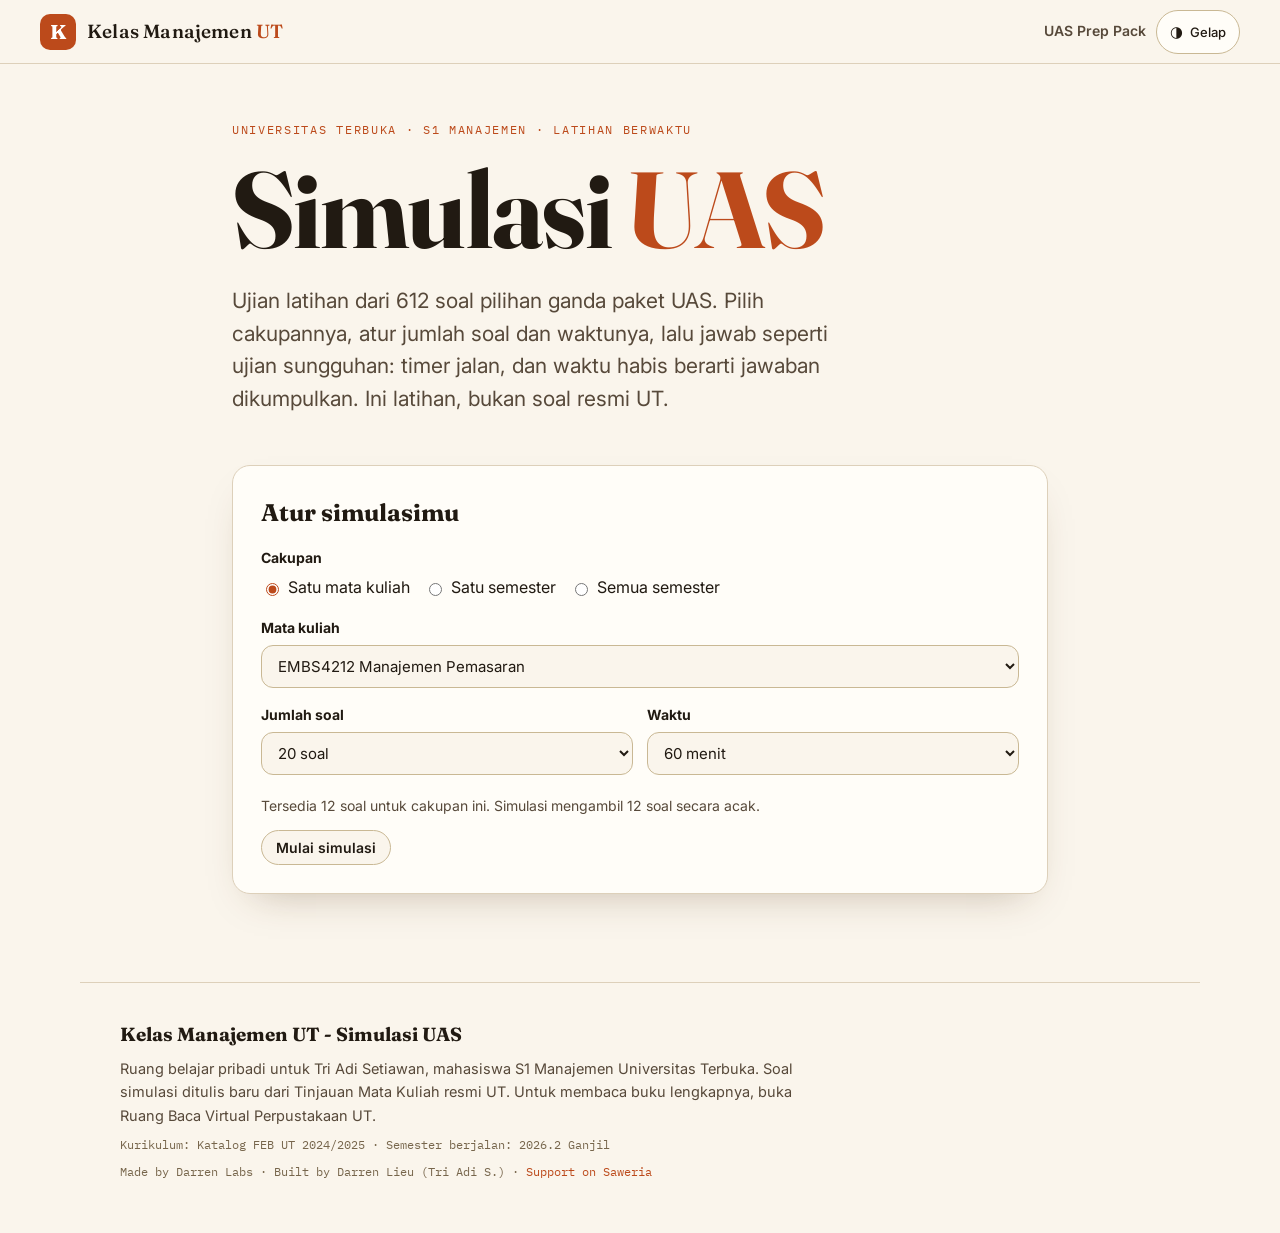
==== uas/sim.html @ 1b707800 "UAS Prep Pack: all 8 semesters (51 courses, 612 MCQs) + timed UAS simulation - Hub uas/uas.html now " ====
<!DOCTYPE html>
<html lang="id" data-theme="light">
<head>
<meta charset="UTF-8">
<meta name="viewport" content="width=device-width, initial-scale=1.0, viewport-fit=cover">
<meta name="theme-color" content="#faf5ec">
<title>Simulasi UAS - Kelas Manajemen UT</title>
<meta name="description" content="Simulasi UAS berwaktu untuk S1 Manajemen Universitas Terbuka: pilih satu mata kuliah, satu semester, atau semua semester, jawab dengan timer, lalu lihat skor dan pembahasan tiap soal.">
<link rel="preconnect" href="https://fonts.googleapis.com">
<link rel="preconnect" href="https://fonts.gstatic.com" crossorigin>
<link href="https://fonts.googleapis.com/css2?family=Fraunces:opsz,wght@9..144,400;9..144,560;9..144,700&family=Inter:wght@400;500;600;700&family=IBM+Plex+Mono:wght@400;500&display=swap" rel="stylesheet">
<link rel="stylesheet" href="../styles.css?v=213">
<link rel="stylesheet" href="uas.css">
</head>
<body>

<header class="topbar">
  <a class="brand" href="../" aria-label="Kelas Manajemen UT, kembali ke peta semester">
    <span class="brand-mark" aria-hidden="true">K</span>
    <span class="brand-name">Kelas Manajemen <em>UT</em></span>
  </a>
  <div class="topbar-actions">
    <a class="uas-top-link" href="uas.html">UAS Prep Pack</a>
    <button id="themeToggle" class="theme-toggle" type="button" aria-label="Ganti mode gelap atau terang">
      <span class="theme-toggle-icon" aria-hidden="true">&#9681;</span>
      <span class="theme-toggle-label">Gelap</span>
    </button>
  </div>
</header>

<main class="uas-wrap">
  <section class="uas-hero">
    <p class="hero-eyebrow">Universitas Terbuka &middot; S1 Manajemen &middot; Latihan berwaktu</p>
    <h1 class="hero-title">Simulasi <span class="hero-title-accent">UAS</span></h1>
    <p class="hero-tagline">Ujian latihan dari 612 soal pilihan ganda paket UAS. Pilih cakupannya, atur jumlah soal dan waktunya, lalu jawab seperti ujian sungguhan: timer jalan, dan waktu habis berarti jawaban dikumpulkan. Ini latihan, bukan soal resmi UT.</p>
  </section>

  <section class="sim-card" id="simSetup" aria-label="Atur simulasi">
    <h2>Atur simulasimu</h2>
    <div class="sim-field">
      <span class="sim-label">Cakupan</span>
      <div class="sim-scope" role="group" aria-label="Cakupan simulasi">
        <label><input type="radio" name="scope" value="course" checked> Satu mata kuliah</label>
        <label><input type="radio" name="scope" value="semester"> Satu semester</label>
        <label><input type="radio" name="scope" value="all"> Semua semester</label>
      </div>
    </div>
    <div class="sim-field" id="fieldCourse">
      <label class="sim-label" for="simCourse">Mata kuliah</label>
      <select id="simCourse" class="sim-select"></select>
    </div>
    <div class="sim-field" id="fieldSemester" hidden>
      <label class="sim-label" for="simSemester">Semester</label>
      <select id="simSemester" class="sim-select"></select>
    </div>
    <div class="sim-field-row">
      <div class="sim-field">
        <label class="sim-label" for="simCount">Jumlah soal</label>
        <select id="simCount" class="sim-select">
          <option value="10">10 soal</option>
          <option value="20" selected>20 soal</option>
          <option value="30">30 soal</option>
        </select>
      </div>
      <div class="sim-field">
        <label class="sim-label" for="simMinutes">Waktu</label>
        <select id="simMinutes" class="sim-select">
          <option value="30">30 menit</option>
          <option value="60" selected>60 menit</option>
          <option value="90">90 menit</option>
        </select>
      </div>
    </div>
    <p class="sim-note" id="simPoolNote"></p>
    <p class="sim-note" id="simBestNote"></p>
    <button type="button" class="uas-reveal sim-start" id="simStart">Mulai simulasi</button>
  </section>

  <section class="sim-card" id="simExam" hidden aria-label="Simulasi berjalan">
    <div class="sim-exam-head">
      <div>
        <p class="sim-exam-scope" id="simExamScope"></p>
        <p class="sim-exam-progress" id="simExamProgress"></p>
      </div>
      <p class="sim-timer" id="simTimer" role="timer" aria-live="off">60:00</p>
    </div>
    <div class="sim-palette" id="simPalette" aria-label="Daftar soal"></div>
    <article class="uas-q sim-q">
      <p class="uas-q-tag" id="simQTag"></p>
      <p class="uas-q-text" id="simQText"></p>
      <div class="uas-opts" id="simQOpts" role="group" aria-label="Pilihan jawaban"></div>
    </article>
    <div class="sim-nav">
      <button type="button" class="uas-reveal" id="simPrev">&larr; Sebelumnya</button>
      <button type="button" class="uas-reveal" id="simNext">Berikutnya &rarr;</button>
      <button type="button" class="uas-reveal sim-submit" id="simSubmit">Selesaikan simulasi</button>
    </div>
  </section>

  <section class="sim-card" id="simResult" hidden aria-label="Hasil simulasi">
    <h2>Hasil simulasi</h2>
    <p class="sim-scope-line" id="simResultScope"></p>
    <p class="sim-score"><span id="simScoreValue"></span><span class="sim-score-total" id="simScoreTotal"></span></p>
    <p class="sim-score-note" id="simScoreNote"></p>
    <div class="sim-actions">
      <button type="button" class="uas-reveal" id="simRetry">Ulangi dengan soal baru</button>
      <a class="uas-link" href="uas.html">Kembali ke UAS Prep Pack</a>
    </div>
    <h3>Pembahasan tiap soal</h3>
    <div id="simReview"></div>
  </section>
</main>

<footer class="footer">
  <p class="footer-title">Kelas Manajemen UT - Simulasi UAS</p>
  <p>Ruang belajar pribadi untuk Tri Adi Setiawan, mahasiswa S1 Manajemen Universitas Terbuka. Soal simulasi ditulis baru dari Tinjauan Mata Kuliah resmi UT. Untuk membaca buku lengkapnya, buka Ruang Baca Virtual Perpustakaan UT.</p>
  <p class="footer-meta">Kurikulum: Katalog FEB UT 2024/2025 &middot; Semester berjalan: 2026.2 Ganjil</p>
  <p class="footer-credit">Made by Darren Labs &middot; Built by Darren Lieu (Tri Adi S.) &middot; <a href="https://saweria.co/darren111" target="_blank" rel="noopener">Support on Saweria</a></p>
</footer>

<script src="uas-mcq.js"></script>
<script src="sim-app.js"></script>
</body>
</html>
---- styles.css ----
/* Kelas Manajemen UT v2: design system
   Bahasa desain sama dengan v1: warm paper editorial, satu aksen
   terracotta, Fraunces display + Inter body + IBM Plex Mono label.
   Baru di v2: gerbang gaya belajar, chip gaya, dan empat koreografi
   halaman mata kuliah (visual, auditori, baca, praktik). */

:root {
  color-scheme: light;
  --paper: #faf5ec;
  --paper-raised: #fffdf8;
  --paper-sunk: #f2ead9;
  --ink: #211a12;
  --ink-soft: #57493a;
  --ink-faint: #77664c;
  --line: #ddd0ba;
  --line-strong: #c9b894;
  --line-input: #9a7f57;
  --accent: #bc4a1b;
  --accent-fill: var(--accent);
  --accent-deep: #96400f;
  --accent-tint: #f7e3d3;
  --ok: #3d6b35;
  --shadow: 0 18px 40px -22px rgba(84, 52, 20, 0.35);
  --radius: 18px;
  --font-display: "Fraunces", Georgia, "Times New Roman", serif;
  --font-body: "Inter", system-ui, -apple-system, "Segoe UI", sans-serif;
  --font-mono: "IBM Plex Mono", ui-monospace, SFMono-Regular, monospace;
  --topbar-h: 64px;
}

[data-theme="dark"] {
  color-scheme: dark;
  --paper: #16120d;
  --paper-raised: #201a13;
  --paper-sunk: #241c14;
  --ink: #f2e9da;
  --ink-soft: #c9bba6;
  --ink-faint: #96876f;
  --line: #3a2f22;
  --line-strong: #54432e;
  --line-input: #776446;
  --accent: #e8793f;
  --accent-fill: #b34a16;
  --accent-deep: #f0955c;
  --accent-tint: #3a2317;
  --ok: #8fc97f;
  --shadow: 0 18px 40px -22px rgba(0, 0, 0, 0.7);
}

* { box-sizing: border-box; }

html { scroll-behavior: smooth; }

body {
  margin: 0;
  background: var(--paper);
  color: var(--ink);
  font-family: var(--font-body);
  font-size: 16px;
  line-height: 1.6;
  -webkit-font-smoothing: antialiased;
  transition: background 0.35s ease, color 0.35s ease;
}

body.gate-open { overflow: hidden; }

::selection { background: var(--accent-fill); color: #fff; }

button { font-family: inherit; }
:focus-visible { outline: 2px solid var(--accent); outline-offset: 2px; }

/* ---------- Top bar ---------- */
.topbar {
  position: sticky;
  top: 0;
  z-index: 40;
  min-height: var(--topbar-h);
  display: flex;
  align-items: center;
  justify-content: space-between;
  gap: 12px;
  padding: 8px clamp(14px, 4vw, 40px);
  background: color-mix(in srgb, var(--paper) 88%, transparent);
  backdrop-filter: blur(10px);
  -webkit-backdrop-filter: blur(10px);
  border-bottom: 1px solid var(--line);
}

.brand {
  display: inline-flex;
  align-items: center;
  gap: 11px;
  text-decoration: none;
  color: var(--ink);
  min-width: 0;
}

.brand-mark {
  display: grid;
  place-items: center;
  width: 36px;
  height: 36px;
  border-radius: 10px;
  background: var(--accent-fill);
  color: #fff;
  font-family: var(--font-display);
  font-weight: 700;
  font-size: 20px;
  line-height: 1;
  flex: none;
}

.brand-name {
  font-family: var(--font-display);
  font-weight: 560;
  font-size: 19px;
  letter-spacing: 0.01em;
  white-space: nowrap;
}

.brand-name em { color: var(--accent); font-style: normal; }

.topbar-actions { display: flex; align-items: center; gap: 10px; flex-wrap: wrap; justify-content: flex-end; }

.topbar-student {
  font-size: 12.5px;
  color: var(--ink-faint);
  font-family: var(--font-mono);
  white-space: nowrap;
}

.style-chip {
  display: inline-flex;
  align-items: center;
  min-height: 44px;
  gap: 8px;
  border: 1px solid var(--accent);
  background: var(--accent-tint);
  color: var(--accent-deep);
  border-radius: 999px;
  padding: 7px 13px;
  font: 600 13px var(--font-body);
  cursor: pointer;
  transition: transform 0.15s ease, background 0.2s ease;
}

.style-chip:hover { background: var(--paper-raised); }
.style-chip:active { transform: scale(0.97); }

.style-chip-dot {
  width: 9px;
  height: 9px;
  border-radius: 50%;
  background: var(--accent);
  flex: none;
}

.theme-toggle {
  display: inline-flex;
  align-items: center;
  min-height: 44px;
  gap: 7px;
  border: 1px solid var(--line-strong);
  background: var(--paper-raised);
  color: var(--ink);
  border-radius: 999px;
  padding: 7px 13px;
  font: 500 13px var(--font-body);
  cursor: pointer;
  transition: border-color 0.2s ease, transform 0.15s ease;
}

.theme-toggle:hover { border-color: var(--accent); }
.theme-toggle:active { transform: scale(0.97); }
.theme-toggle-icon { font-size: 15px; line-height: 1; }

/* ---------- Gerbang gaya belajar ---------- */
.gate {
  position: fixed;
  inset: 0;
  z-index: 90;
  overflow-y: auto;
  background: var(--paper);
  display: flex;
  align-items: flex-start;
  justify-content: center;
  padding: clamp(20px, 5vh, 56px) clamp(16px, 4vw, 40px) max(48px, env(safe-area-inset-bottom));
}

.gate[hidden] { display: none; }

.gate-inner { position: relative; width: 100%; max-width: 880px; }

.gate-close {
  position: absolute;
  top: -6px;
  right: 0;
  width: 44px;
  height: 44px;
  border-radius: 50%;
  border: 1px solid var(--line-strong);
  background: var(--paper-raised);
  color: var(--ink);
  font-size: 24px;
  line-height: 1;
  cursor: pointer;
}

.gate-close:hover { border-color: var(--accent); color: var(--accent); }

.gate-brand {
  display: inline-flex;
  align-items: center;
  gap: 11px;
  font-family: var(--font-display);
  font-weight: 560;
  font-size: 18px;
  margin: 0 0 26px;
}

.gate-title {
  font-family: var(--font-display);
  font-weight: 700;
  font-size: clamp(38px, 7.5vw, 64px);
  line-height: 1.02;
  letter-spacing: -0.015em;
  margin: 0 0 16px;
}

.gate-lede {
  font-size: clamp(16px, 2.2vw, 19px);
  line-height: 1.6;
  color: var(--ink-soft);
  max-width: 640px;
  margin: 0 0 34px;
}

.gate-grid {
  display: grid;
  grid-template-columns: repeat(2, 1fr);
  gap: 14px;
  margin-bottom: 26px;
}

.gate-card {
  text-align: left;
  border: 1px solid var(--line-input);
  background: var(--paper-raised);
  border-radius: var(--radius);
  padding: 22px 22px 20px;
  cursor: pointer;
  color: var(--ink);
  transition: border-color 0.2s ease, transform 0.15s ease, box-shadow 0.2s ease;
  display: block;
  width: 100%;
}

.gate-card:hover {
  border-color: var(--accent);
  transform: translateY(-2px);
  box-shadow: var(--shadow);
}

.gate-card:active { transform: scale(0.99); }

.gate-card.is-active { border-color: var(--accent); background: var(--accent-tint); }

.gate-card-glyph {
  display: grid;
  place-items: center;
  width: 48px;
  height: 48px;
  border-radius: 14px;
  background: var(--accent-fill);
  color: #fff;
  font-size: 24px;
  line-height: 1;
  margin-bottom: 14px;
}

.gate-card-name {
  display: block;
  font-family: var(--font-display);
  font-weight: 700;
  font-size: 24px;
  line-height: 1.15;
  margin-bottom: 6px;
}

.gate-card-tag {
  display: block;
  font-family: var(--font-mono);
  font-size: 11.5px;
  letter-spacing: 0.08em;
  text-transform: uppercase;
  color: var(--accent);
  margin-bottom: 8px;
}

.gate-card-desc { display: block; color: var(--ink-soft); font-size: 15px; line-height: 1.55; }

.gate-note { color: var(--ink-faint); font-size: 14px; margin: 0; }

/* ---------- Layout ---------- */
#app {
  max-width: 1120px;
  margin: 0 auto;
  padding: 0 clamp(16px, 4vw, 40px) 96px;
}

.view[hidden] { display: none; }

/* ---------- Hero ---------- */
.hero { padding: clamp(36px, 7vw, 84px) 0 8px; }

.hero-eyebrow {
  font-family: var(--font-mono);
  font-size: 12px;
  letter-spacing: 0.14em;
  text-transform: uppercase;
  color: var(--accent);
  margin: 0 0 18px;
}

.hero-title {
  font-family: var(--font-display);
  font-weight: 700;
  font-size: clamp(52px, 11vw, 108px);
  line-height: 0.98;
  letter-spacing: -0.015em;
  margin: 0 0 22px;
}

.hero-title-accent { color: var(--accent); }

.hero-tagline {
  font-size: clamp(17px, 2.4vw, 21px);
  line-height: 1.55;
  color: var(--ink-soft);
  max-width: 620px;
  margin: 0 0 18px;
}

.mode-line {
  max-width: 620px;
  margin: 0 0 40px;
  padding: 14px 18px;
  border-left: 4px solid var(--accent);
  background: var(--paper-raised);
  border-radius: 0 12px 12px 0;
  color: var(--ink);
  font-size: 15.5px;
  line-height: 1.6;
}

.mode-line:empty { display: none; }

.hero-stats {
  display: grid;
  grid-template-columns: repeat(3, 1fr);
  gap: 1px;
  background: var(--line);
  border: 1px solid var(--line);
  border-radius: var(--radius);
  overflow: hidden;
  margin-bottom: 28px;
}

.stat { background: var(--paper-raised); padding: 20px 22px; }

.stat-value {
  display: block;
  font-family: var(--font-display);
  font-weight: 560;
  font-size: clamp(22px, 3.4vw, 30px);
  line-height: 1.15;
}

.stat-of { font-size: 0.55em; color: var(--ink-faint); font-weight: 400; }

.stat-label {
  display: block;
  margin-top: 6px;
  font-size: 12.5px;
  letter-spacing: 0.04em;
  color: var(--ink-faint);
  text-transform: uppercase;
}

.hero-progress { margin-bottom: 40px; }

.progress-track {
  height: 8px;
  border-radius: 999px;
  background: var(--paper-sunk);
  border: 1px solid var(--line);
  overflow: hidden;
}

.progress-fill {
  height: 100%;
  width: 0;
  background: var(--accent);
  border-radius: 999px;
  transition: width 1.1s cubic-bezier(0.2, 0.7, 0.3, 1);
}

.progress-marks {
  display: flex;
  justify-content: space-between;
  margin-top: 8px;
  font-family: var(--font-mono);
  font-size: 12px;
  color: var(--ink-faint);
}

.progress-marks .mark-now { color: var(--accent); font-weight: 500; }

.progress-note { color: var(--ink-soft); max-width: 620px; margin: 12px 0 0; }

.hero-search { margin-bottom: 8px; }

.search-label {
  display: block;
  font-family: var(--font-display);
  font-weight: 560;
  font-size: 20px;
  margin-bottom: 10px;
}

.search-box {
  display: flex;
  align-items: center;
  gap: 10px;
  border: 1px solid var(--line-input);
  background: var(--paper-raised);
  border-radius: 14px;
  padding: 6px 16px;
  max-width: 640px;
}

.search-icon { color: var(--ink-faint); font-size: 18px; }

.search-box input {
  flex: 1;
  min-width: 0;
  border: 0;
  background: transparent;
  color: var(--ink);
  font: 400 16px var(--font-body);
  padding: 10px 0;
}

.search-box input:focus { outline: none; }
.search-box:focus-within { border-color: var(--accent); }

.search-hint { color: var(--ink-faint); font-size: 14px; margin: 10px 0 0; }

.no-result {
  border: 1px dashed var(--line-strong);
  border-radius: var(--radius);
  padding: 28px;
  text-align: center;
  color: var(--ink-soft);
  margin-top: 32px;
}

.no-result-title { font-family: var(--font-display); font-size: 22px; color: var(--ink); margin: 0 0 6px; }

.btn-ghost {
  display: inline-flex;
  align-items: center;
  justify-content: center;
  min-height: 44px;
  border: 1px solid var(--line-strong);
  background: var(--paper-raised);
  color: var(--ink);
  border-radius: 999px;
  padding: 9px 18px;
  font: 500 14px var(--font-body);
  cursor: pointer;
  margin-top: 10px;
}

.btn-ghost:hover { border-color: var(--accent); color: var(--accent); }

.map-notice {
  margin: 28px 0 0;
  padding: 13px 18px;
  border: 1px solid var(--accent);
  background: var(--accent-tint);
  border-radius: 12px;
  color: var(--ink);
  font-size: 15px;
  max-width: 640px;
}

.map-notice[hidden] { display: none; }

/* ---------- Peta semester ---------- */
.semester-list { display: grid; gap: 44px; margin-top: 40px; }

.semester-head { display: flex; gap: 18px; align-items: flex-start; margin-bottom: 8px; }

.semester-num {
  font-family: var(--font-display);
  font-weight: 700;
  font-size: 54px;
  line-height: 0.9;
  color: var(--accent-tint);
  -webkit-text-stroke: 1.5px var(--accent);
  flex: none;
}

.semester-title {
  font-family: var(--font-display);
  font-weight: 700;
  font-size: clamp(26px, 4vw, 34px);
  line-height: 1.1;
  margin: 4px 0 4px;
}

.semester-sub { color: var(--ink-soft); margin: 0; max-width: 640px; }

.semester-note {
  color: var(--ink-soft);
  background: var(--paper-sunk);
  border-radius: 12px;
  padding: 12px 16px;
  font-size: 14.5px;
  max-width: 760px;
}

.badge {
  display: inline-block;
  font-family: var(--font-mono);
  font-size: 11px;
  letter-spacing: 0.1em;
  text-transform: uppercase;
  padding: 4px 10px;
  border-radius: 999px;
  border: 1px solid var(--line-strong);
  color: var(--ink-soft);
  background: var(--paper-raised);
}

.badge-now { border-color: var(--accent); color: var(--accent-deep); background: var(--accent-tint); }

.course-grid {
  display: grid;
  grid-template-columns: repeat(auto-fill, minmax(230px, 1fr));
  gap: 12px;
  margin-top: 16px;
}

.course-card {
  text-align: left;
  border: 1px solid var(--line);
  background: var(--paper-raised);
  border-radius: 14px;
  padding: 16px 18px;
  cursor: pointer;
  color: var(--ink);
  display: flex;
  flex-direction: column;
  gap: 6px;
  min-height: 118px;
  transition: border-color 0.2s ease, transform 0.15s ease, box-shadow 0.2s ease;
  width: 100%;
}

.course-card:hover {
  border-color: var(--accent);
  transform: translateY(-2px);
  box-shadow: var(--shadow);
}

.course-code {
  font-family: var(--font-mono);
  font-size: 12px;
  letter-spacing: 0.06em;
  color: var(--accent);
}

.course-name {
  font-family: var(--font-display);
  font-weight: 560;
  font-size: 19px;
  line-height: 1.25;
}

.course-foot {
  margin-top: auto;
  display: flex;
  justify-content: space-between;
  align-items: baseline;
  gap: 8px;
  font-size: 13px;
  color: var(--ink-faint);
}

.course-cta { color: var(--accent); font-weight: 600; white-space: nowrap; }

/* ---------- Halaman mata kuliah: kerangka bersama ---------- */
.subject { padding-top: clamp(28px, 5vw, 52px); }

.back-link {
  display: inline-block;
  padding: 10px 0;
  color: var(--accent);
  font-weight: 600;
  text-decoration: none;
  font-size: 15px;
}

.back-link:hover { text-decoration: underline; }

.subject-eyebrow {
  font-family: var(--font-mono);
  font-size: 12px;
  letter-spacing: 0.14em;
  text-transform: uppercase;
  color: var(--accent);
  margin: 26px 0 10px;
}

.subject-title {
  font-family: var(--font-display);
  font-weight: 700;
  font-size: clamp(34px, 6.5vw, 58px);
  line-height: 1.04;
  letter-spacing: -0.01em;
  margin: 0 0 10px;
}

.subject-meta { font-family: var(--font-mono); font-size: 13px; color: var(--ink-faint); margin: 0 0 30px; }

.subject-section { margin-top: 44px; }

.subject-section > h2 {
  font-family: var(--font-display);
  font-weight: 700;
  font-size: clamp(24px, 3.6vw, 30px);
  margin: 0 0 8px;
}

.subject-section > p { color: var(--ink-soft); max-width: 680px; margin: 0 0 18px; }

.big-idea {
  border: 1px solid var(--line);
  border-left: 6px solid var(--accent);
  background: var(--paper-raised);
  border-radius: var(--radius);
  padding: clamp(20px, 4vw, 32px);
  margin-top: 6px;
}

.big-idea h2 {
  font-family: var(--font-display);
  font-weight: 700;
  font-size: 22px;
  margin: 0 0 10px;
}

.big-idea p { font-size: 17.5px; line-height: 1.65; margin: 0; max-width: 720px; }

.analogi-line {
  margin-top: 16px;
  padding-top: 14px;
  border-top: 1px dashed var(--line-strong);
  color: var(--ink-soft);
  font-size: 15.5px;
}

.analogi-line strong { color: var(--accent-deep); }

/* Peta topik mengalir (mode visual) */
.topic-flow { display: flex; flex-wrap: wrap; gap: 10px; align-items: stretch; }

.topic-box {
  flex: 1 1 205px;
  border: 1px solid var(--line);
  background: var(--paper-raised);
  border-radius: 14px;
  padding: 14px 16px;
}

.topic-box-num {
  display: inline-grid;
  place-items: center;
  min-width: 30px;
  height: 30px;
  padding: 0 6px;
  border-radius: 9px;
  background: var(--accent-fill);
  color: #fff;
  font-family: var(--font-mono);
  font-size: 13px;
  font-weight: 500;
  margin-bottom: 9px;
}

.topic-box-title { font-weight: 600; line-height: 1.35; margin: 0 0 5px; font-size: 15.5px; }
.topic-box-desc { color: var(--ink-soft); font-size: 13.5px; line-height: 1.5; margin: 0; }

.map-arrow { align-self: center; color: var(--accent); font-weight: 700; font-size: 18px; flex: none; }

/* Daftar topik vertikal (mode auditori) */
.topic-list { list-style: none; margin: 0; padding: 0; }

.topic-item {
  display: grid;
  grid-template-columns: 46px 1fr;
  gap: 4px 14px;
  padding: 15px 0;
  border-bottom: 1px solid var(--line);
}

.topic-item:first-child { padding-top: 4px; }

.topic-num {
  grid-row: span 2;
  font-family: var(--font-mono);
  font-size: 15px;
  color: var(--accent);
  padding-top: 2px;
}

.topic-title { font-weight: 600; margin: 0; line-height: 1.4; }
.topic-desc { color: var(--ink-soft); margin: 0; font-size: 15px; }

/* Kartu kunci (mode visual) */
.key-grid { display: grid; grid-template-columns: repeat(auto-fill, minmax(215px, 1fr)); gap: 12px; }

.key-card {
  border: 1px solid var(--line);
  border-top: 4px solid var(--accent);
  background: var(--paper-raised);
  border-radius: 14px;
  padding: 16px 18px;
}

.key-term { font-weight: 700; margin: 0 0 6px; line-height: 1.35; }
.key-gloss { color: var(--ink-soft); font-size: 14.5px; margin: 0; line-height: 1.55; }

/* Daftar kunci bernomor (mode baca) */
.key-list { margin: 0; padding-left: 22px; display: grid; gap: 10px; max-width: 720px; }
.key-list li { line-height: 1.6; }
.key-list .key-term { display: inline; }

/* Contoh */
.example-box {
  border: 1px solid var(--line);
  background: var(--paper-sunk);
  border-radius: var(--radius);
  padding: clamp(18px, 3.5vw, 28px);
}

.example-box h3 {
  font-family: var(--font-display);
  font-weight: 700;
  font-size: 21px;
  margin: 0 0 10px;
}

.example-box p { margin: 0; line-height: 1.65; max-width: 720px; }

.calc {
  margin-top: 16px;
  background: var(--paper-raised);
  border: 1px solid var(--line);
  border-radius: 12px;
  padding: 14px 18px;
  font-family: var(--font-mono);
  font-size: 14px;
  line-height: 1.7;
  white-space: pre-line;
  overflow-x: auto;
}

/* Kuis */
.quiz-item {
  border: 1px solid var(--line);
  background: var(--paper-raised);
  border-radius: 14px;
  padding: 18px 20px;
  margin-bottom: 12px;
}

.quiz-q { font-weight: 600; margin: 0 0 12px; line-height: 1.5; }

.quiz-btn {
  display: inline-flex;
  align-items: center;
  justify-content: center;
  min-height: 44px;
  border: 1px solid var(--accent);
  background: transparent;
  color: var(--accent-deep);
  border-radius: 999px;
  padding: 7px 16px;
  font: 600 13.5px var(--font-body);
  cursor: pointer;
}

.quiz-btn:hover { background: var(--accent-tint); }

.quiz-a {
  display: none;
  margin: 14px 0 0;
  padding-top: 12px;
  border-top: 1px dashed var(--line-strong);
  color: var(--ink-soft);
  line-height: 1.65;
}

.quiz-item.open .quiz-a { display: block; }

/* Audio */
.audio-hero {
  border: 1px solid var(--accent);
  background: var(--accent-tint);
  border-radius: var(--radius);
  padding: clamp(20px, 4vw, 32px);
  margin-top: 6px;
}

.audio-hero h2 {
  font-family: var(--font-display);
  font-weight: 700;
  font-size: clamp(24px, 4vw, 32px);
  margin: 0 0 8px;
}

.audio-hero p { color: var(--ink-soft); margin: 0 0 18px; max-width: 620px; }

.audio-hero audio, .audio-mini audio { width: 100%; display: block; }

.audio-mini {
  border: 1px solid var(--line);
  background: var(--paper-raised);
  border-radius: 14px;
  padding: 16px 18px;
}

.audio-mini p { margin: 0 0 10px; font-weight: 600; font-size: 14.5px; }

.audio-missing {
  border: 1px dashed var(--line-strong);
  border-radius: var(--radius);
  padding: 20px 22px;
  color: var(--ink-soft);
  background: var(--paper-raised);
}

.audio-missing strong { color: var(--ink); }

.transcript { margin-top: 20px; border: 1px solid var(--line-input); border-radius: 14px; background: var(--paper-raised); }

.transcript summary {
  cursor: pointer;
  font-weight: 600;
  padding: 15px 20px;
  list-style-position: inside;
}

.transcript-body { padding: 4px 20px 18px; color: var(--ink-soft); line-height: 1.7; max-width: 720px; }
.transcript-body p { margin: 0 0 12px; }

/* Kutipan ide besar (mode auditori) */
.pull-quote {
  margin: 6px 0 0;
  padding: 6px 0 6px 22px;
  border-left: 4px solid var(--accent);
}

.pull-quote p {
  font-family: var(--font-display);
  font-weight: 560;
  font-size: clamp(20px, 3.4vw, 27px);
  line-height: 1.4;
  margin: 0;
  max-width: 760px;
}

.pull-quote .analogi-line { border-top: 0; padding-top: 10px; font-family: var(--font-body); }

/* Mode baca: artikel + catatan */
.reading-lead {
  font-family: var(--font-display);
  font-weight: 560;
  font-size: clamp(19px, 3vw, 24px);
  line-height: 1.55;
  max-width: 720px;
  margin: 0 0 16px;
}

.reading-analogi { color: var(--ink-soft); font-size: 17px; line-height: 1.65; max-width: 720px; margin: 0; }

.reading-topic { max-width: 720px; padding: 16px 0 4px; border-bottom: 1px solid var(--line); }
.reading-topic h3 { font-family: var(--font-display); font-weight: 700; font-size: 20px; margin: 0 0 6px; }
.reading-topic p { color: var(--ink-soft); line-height: 1.7; margin: 0 0 12px; }

.notes-box { max-width: 720px; }

.notes-help { color: var(--ink-soft); margin: 0 0 12px; line-height: 1.6; }

.notes-area {
  width: 100%;
  min-height: 170px;
  border: 1px solid var(--line-input);
  border-radius: 14px;
  background: var(--paper-raised);
  color: var(--ink);
  font: 400 16px/1.65 var(--font-body);
  padding: 16px 18px;
  resize: vertical;
}

.notes-area:focus { outline: none; border-color: var(--accent); }

.notes-status { font-size: 13px; color: var(--ink-faint); margin: 8px 0 0; font-family: var(--font-mono); }

/* Mode praktik: kartu hafalan */
.flash-strip {
  display: flex;
  gap: 12px;
  overflow-x: auto;
  padding: 6px 2px 14px;
  scroll-snap-type: x mandatory;
  -webkit-overflow-scrolling: touch;
  -webkit-mask-image: linear-gradient(to right, #000 88%, transparent);
  mask-image: linear-gradient(to right, #000 88%, transparent);
}

.flash-note {
  font-family: var(--font-mono);
  font-size: 12.5px;
  color: var(--ink-faint);
  margin: 0;
}

.flashcard {
  flex: 0 0 230px;
  height: 190px;
  scroll-snap-align: start;
  perspective: 900px;
  background: transparent;
  border: 0;
  padding: 0;
  cursor: pointer;
  text-align: left;
}

.flash-inner {
  display: block;
  position: relative;
  width: 100%;
  height: 100%;
  transform-style: preserve-3d;
  transition: transform 0.55s cubic-bezier(0.2, 0.7, 0.3, 1);
}

.flashcard.flipped .flash-inner { transform: rotateY(180deg); }

.flash-face {
  position: absolute;
  inset: 0;
  backface-visibility: hidden;
  -webkit-backface-visibility: hidden;
  border-radius: 14px;
  padding: 18px;
  display: flex;
  flex-direction: column;
  gap: 8px;
  overflow: hidden;
}

.flash-front {
  background: var(--accent-fill);
  color: #fff;
  justify-content: center;
}

.flash-front .flash-term {
  font-family: var(--font-display);
  font-weight: 700;
  font-size: 21px;
  line-height: 1.25;
}

.flash-hint { font-size: 12.5px; opacity: 0.85; font-family: var(--font-mono); }

.flash-back {
  background: var(--paper-raised);
  border: 1px solid var(--line-strong);
  color: var(--ink-soft);
  transform: rotateY(180deg);
  font-size: 14px;
  line-height: 1.55;
  overflow-y: auto;
}

.flash-back .flash-term { color: var(--ink); font-weight: 700; font-size: 14.5px; }

/* Navigasi antar mata kuliah */
.subject-nav {
  display: flex;
  justify-content: space-between;
  gap: 14px;
  margin-top: 56px;
  padding-top: 22px;
  border-top: 1px solid var(--line);
  flex-wrap: wrap;
}

.subject-nav a {
  display: inline-flex;
  align-items: center;
  min-height: 44px;
  color: var(--accent);
  font-weight: 600;
  text-decoration: none;
  max-width: 46%;
  line-height: 1.45;
}

.subject-nav a:hover { text-decoration: underline; }
.subject-nav .next { text-align: right; margin-left: auto; }

/* ---------- Footer ---------- */
.footer {
  border-top: 1px solid var(--line);
  padding: 36px clamp(16px, 4vw, 40px) max(44px, env(safe-area-inset-bottom));
  max-width: 1120px;
  margin: 0 auto;
  color: var(--ink-soft);
  font-size: 14.5px;
}

.footer-title { font-family: var(--font-display); font-weight: 700; font-size: 19px; color: var(--ink); margin: 0 0 8px; }
.footer p { max-width: 680px; margin: 0 0 8px; line-height: 1.6; }
.footer-meta { font-family: var(--font-mono); font-size: 12px; color: var(--ink-faint); }
.footer-credit { font-family: var(--font-mono); font-size: 12px; color: var(--ink-faint); }
.footer-credit a { color: var(--accent); text-decoration: none; }
.footer-credit a:hover { text-decoration: underline; }

/* ---------- Animasi muncul ---------- */
.reveal {
  opacity: 0;
  transform: translateY(14px);
  transition: opacity 0.7s ease, transform 0.7s cubic-bezier(0.2, 0.7, 0.3, 1);
}

.reveal.shown { opacity: 1; transform: none; }

@media (prefers-reduced-motion: reduce) {
  html { scroll-behavior: auto; }
  .reveal { opacity: 1; transform: none; transition: none; }
  .progress-fill { transition: none; }
  .flash-inner { transition: none; }
  body, .gate-card, .course-card, .style-chip, .theme-toggle { transition: none; }
  .gate-card:hover, .course-card:hover { transform: none; }
}

@supports not (-webkit-text-stroke: 1px black) {
  .semester-num { color: var(--accent); }
}

@media (max-width: 1120px) {
  .map-arrow { display: none; }
}

/* ---------- Layar kecil ---------- */
@media (max-width: 720px) {
  .topbar-student { display: none; }
  .brand-name { font-size: 17px; }
  .gate-grid { grid-template-columns: 1fr; }
  .stat { padding: 14px 12px; }
  .stat-value { font-size: 19px; }
  .stat-label { font-size: 11px; }
  .semester-num { font-size: 42px; }
  .course-grid { grid-template-columns: 1fr 1fr; }
  .topic-box { flex-basis: 100%; }
  .map-arrow { display: none; }
  .flashcard { flex-basis: 200px; height: 180px; }
  .subject-nav a { max-width: 100%; }
}

@media (max-width: 430px) {
  .course-grid { grid-template-columns: 1fr; }
  .theme-toggle-label { display: none; }
  .style-chip { padding: 7px 11px; }
  .topbar { flex-wrap: wrap; row-gap: 2px; }
  .topbar-actions { margin-left: auto; }
}
---- uas/uas.css ----
/* UAS Prep Pack - komponen tambahan di atas styles.css utama.
   Memakai token yang sama: paper, ink, accent terracotta, Fraunces, Inter. */

.uas-top-link {
  color: var(--ink-soft);
  font-size: 14px;
  font-weight: 600;
  text-decoration: none;
  white-space: nowrap;
}
.uas-top-link:hover { color: var(--accent); }

.uas-wrap {
  max-width: 880px;
  margin: 0 auto;
  padding: clamp(18px, 4vw, 44px) clamp(14px, 4vw, 32px) 64px;
}

.uas-hero { padding: 12px 0 8px; }
.uas-hero .hero-stats { grid-template-columns: repeat(4, 1fr); }
@media (max-width: 700px) {
  .uas-hero .hero-stats { grid-template-columns: repeat(2, 1fr); }
}
.uas-order {
  margin-top: 18px;
  padding: 12px 16px;
  background: var(--paper-sunk);
  border: 1px solid var(--line);
  border-radius: 12px;
  color: var(--ink-soft);
  font-size: 15px;
}
.uas-progress { margin-top: 18px; }
.uas-progress .progress-track { margin-top: 0; }

.uas-nav {
  display: grid;
  grid-template-columns: repeat(auto-fit, minmax(240px, 1fr));
  gap: 12px;
  margin: 24px 0;
}
.uas-nav-card {
  display: block;
  padding: 16px 18px;
  background: var(--paper-raised);
  border: 1px solid var(--line);
  border-radius: var(--radius);
  box-shadow: var(--shadow);
  color: var(--ink);
  text-decoration: none;
}
.uas-nav-card:hover { border-color: var(--line-strong); }
.uas-nav-num {
  display: inline-grid;
  place-items: center;
  width: 26px;
  height: 26px;
  border-radius: 8px;
  background: var(--accent-fill);
  color: #fff;
  font-family: var(--font-mono);
  font-size: 13px;
  margin-bottom: 8px;
}
.uas-nav-code {
  display: block;
  font-family: var(--font-mono);
  font-size: 13px;
  color: var(--ink-faint);
}
.uas-nav-name {
  display: block;
  font-family: var(--font-display);
  font-size: 20px;
  font-weight: 560;
  line-height: 1.25;
  margin: 2px 0 8px;
}
.uas-nav-foot {
  display: flex;
  justify-content: space-between;
  font-size: 13px;
  color: var(--ink-soft);
}

.uas-how {
  margin: 8px 0 28px;
  padding: 18px 20px;
  background: var(--paper-raised);
  border: 1px solid var(--line);
  border-radius: var(--radius);
}
.uas-how h2 { font-family: var(--font-display); font-size: 22px; margin: 0 0 8px; }
.uas-how ol { margin: 0; padding-left: 22px; }
.uas-how li { margin: 6px 0; }

.uas-course {
  margin: 28px 0;
  padding: clamp(18px, 4vw, 32px);
  background: var(--paper-raised);
  border: 1px solid var(--line);
  border-radius: var(--radius);
  box-shadow: var(--shadow);
  scroll-margin-top: 84px;
}
.uas-course-eyebrow {
  font-family: var(--font-mono);
  font-size: 13px;
  color: var(--ink-faint);
  margin: 0 0 6px;
}
.uas-course h2 {
  font-family: var(--font-display);
  font-size: clamp(26px, 5vw, 34px);
  line-height: 1.15;
  margin: 0 0 10px;
}
.uas-bigidea { color: var(--ink-soft); margin: 0 0 14px; }
.uas-links { display: flex; flex-wrap: wrap; gap: 10px; margin: 0 0 16px; }
.uas-link {
  display: inline-block;
  padding: 8px 14px;
  border: 1px solid var(--line-strong);
  border-radius: 999px;
  color: var(--ink);
  font-size: 14px;
  font-weight: 600;
  text-decoration: none;
}
.uas-link:hover { border-color: var(--accent); color: var(--accent); }
.uas-audio { margin: 0 0 14px; }
.uas-audio p { font-size: 14px; font-weight: 600; margin: 0 0 6px; }
.uas-audio audio { width: 100%; }
.uas-print { margin-bottom: 8px; }

.uas-recall h3, .uas-practice h3 {
  font-family: var(--font-display);
  font-size: 21px;
  margin: 22px 0 8px;
}
.uas-recall ul, .uas-recall ol { margin: 0 0 8px; padding-left: 22px; }
.uas-recall li { margin: 7px 0; }
.uas-topics { list-style: decimal; }
.uas-topic label { cursor: pointer; display: flex; gap: 10px; align-items: flex-start; }
.uas-topic input { margin-top: 4px; flex: none; accent-color: var(--accent); }
.uas-topic input:checked + span { color: var(--ink-faint); text-decoration: line-through; }

.uas-practice-note { color: var(--ink-soft); margin: 0 0 14px; }
.uas-q {
  padding: 16px 0;
  border-top: 1px solid var(--line);
}
.uas-q-tag {
  font-family: var(--font-mono);
  font-size: 12px;
  color: var(--ink-faint);
  margin: 0 0 6px;
}
.uas-q-text { margin: 0 0 10px; font-weight: 500; }
.uas-reveal {
  padding: 8px 14px;
  border: 1px solid var(--line-strong);
  border-radius: 999px;
  background: var(--paper);
  color: var(--ink);
  font-size: 14px;
  font-weight: 600;
  cursor: pointer;
}
.uas-reveal:hover { border-color: var(--accent); color: var(--accent); }
.uas-a {
  margin-top: 12px;
  padding: 12px 16px;
  background: var(--accent-tint);
  border-radius: 12px;
}
.uas-a p { margin: 6px 0; }

.uas-sources {
  margin: 28px 0;
  padding: 18px 20px;
  border: 1px solid var(--line);
  border-radius: var(--radius);
}
.uas-sources h2 { font-family: var(--font-display); font-size: 22px; margin: 0 0 8px; }
.uas-sources ul { margin: 0; padding-left: 22px; }
.uas-sources li { margin: 8px 0; }

@media print {
  .topbar, .uas-nav, .uas-reveal, .uas-print, .uas-progress { display: none !important; }
  .uas-a { display: block !important; }
  .uas-course { box-shadow: none; break-inside: avoid-page-break; }
  body { background: #fff; }
}

@media (max-width: 560px) {
  .uas-top-link { display: none; }
}

/* ---------- Semester tabs ---------- */
.uas-sem-tabs {
  display: grid;
  grid-template-columns: repeat(4, 1fr);
  gap: 10px;
  margin: 24px 0 8px;
}
@media (max-width: 700px) {
  .uas-sem-tabs { grid-template-columns: repeat(2, 1fr); }
}
.uas-sem-tab {
  padding: 12px 14px;
  background: var(--paper-raised);
  border: 1px solid var(--line);
  border-radius: var(--radius);
  color: var(--ink);
  font-family: inherit;
  text-align: left;
  cursor: pointer;
}
.uas-sem-tab:hover { border-color: var(--line-strong); }
.uas-sem-tab.is-active {
  border-color: var(--accent);
  background: var(--accent-tint);
}
.uas-sem-num { display: block; font-weight: 700; font-size: 15px; }
.uas-sem-count {
  display: block;
  font-family: var(--font-mono);
  font-size: 12px;
  color: var(--ink-faint);
  margin-top: 2px;
}
.uas-sem-courses { display: block; font-size: 13px; color: var(--ink-soft); }
.uas-sem-heading {
  font-family: var(--font-display);
  font-size: clamp(24px, 4vw, 30px);
  margin: 20px 0 4px;
}

/* ---------- Simulasi promo di hero ---------- */
.uas-sim-promo {
  display: flex;
  align-items: center;
  justify-content: space-between;
  gap: 16px;
  margin-top: 20px;
  padding: 16px 20px;
  background: var(--accent-tint);
  border: 1px solid var(--accent);
  border-radius: var(--radius);
}
.uas-sim-promo-title { font-family: var(--font-display); font-size: 20px; font-weight: 700; margin: 0 0 4px; }
.uas-sim-promo-text { margin: 0; color: var(--ink-soft); font-size: 15px; }
.uas-sim-promo .uas-link { flex: none; }
.uas-link-sim { border-color: var(--accent); color: var(--accent); }
@media (max-width: 560px) {
  .uas-sim-promo { flex-direction: column; align-items: flex-start; }
}

/* ---------- Topik lembar ingat ---------- */
.uas-topic-t { font-weight: 600; }
.uas-topic-d { display: block; color: var(--ink-soft); font-size: 14px; margin-top: 2px; }
.uas-analogi { color: var(--ink-soft); font-style: italic; margin: 0 0 14px; }

/* ---------- Soal pilihan ganda ---------- */
.uas-opts { display: grid; gap: 8px; margin: 4px 0 10px; }
.uas-opt {
  display: flex;
  gap: 10px;
  align-items: flex-start;
  text-align: left;
  padding: 10px 14px;
  background: var(--paper);
  border: 1px solid var(--line-strong);
  border-radius: 12px;
  color: var(--ink);
  font-family: inherit;
  font-size: 15px;
  cursor: pointer;
}
.uas-opt:hover:not(:disabled) { border-color: var(--accent); }
.uas-opt:disabled { cursor: default; opacity: 0.85; }
.uas-opt-letter {
  flex: none;
  display: inline-grid;
  place-items: center;
  width: 24px;
  height: 24px;
  border-radius: 8px;
  background: var(--paper-sunk);
  font-family: var(--font-mono);
  font-size: 13px;
  font-weight: 700;
}
.uas-opt.is-correct { border-color: #2e7d32; background: #e8f5e9; }
.uas-opt.is-correct .uas-opt-letter { background: #2e7d32; color: #fff; }
.uas-opt.is-wrong { border-color: #c62828; background: #fdecea; }
.uas-opt.is-wrong .uas-opt-letter { background: #c62828; color: #fff; }
.uas-opt.is-picked { border-color: var(--accent); background: var(--accent-tint); }
.uas-mcq-verdict { margin: 0 0 6px; }

/* ---------- Simulasi ---------- */
.sim-card {
  margin: 24px 0;
  padding: clamp(18px, 4vw, 28px);
  background: var(--paper-raised);
  border: 1px solid var(--line);
  border-radius: var(--radius);
  box-shadow: var(--shadow);
}
.sim-card h2 { font-family: var(--font-display); font-size: 24px; margin: 0 0 14px; }
.sim-card h3 { font-family: var(--font-display); font-size: 21px; margin: 24px 0 8px; }
.sim-field { margin: 0 0 16px; }
.sim-field-row { display: grid; grid-template-columns: 1fr 1fr; gap: 14px; }
@media (max-width: 560px) { .sim-field-row { grid-template-columns: 1fr; } }
.sim-label { display: block; font-weight: 700; font-size: 14px; margin-bottom: 6px; }
.sim-scope { display: flex; flex-wrap: wrap; gap: 14px; }
.sim-scope label { display: flex; gap: 6px; align-items: center; cursor: pointer; }
.sim-scope input { accent-color: var(--accent); }
.sim-select {
  width: 100%;
  padding: 10px 12px;
  border: 1px solid var(--line-strong);
  border-radius: 12px;
  background: var(--paper);
  color: var(--ink);
  font-family: inherit;
  font-size: 15px;
}
.sim-note { color: var(--ink-soft); font-size: 14px; margin: 4px 0; }
.sim-start { margin-top: 8px; }
.sim-exam-head {
  display: flex;
  justify-content: space-between;
  align-items: flex-start;
  gap: 14px;
  margin-bottom: 12px;
}
.sim-exam-scope { font-weight: 700; margin: 0 0 2px; }
.sim-exam-progress { color: var(--ink-soft); font-size: 14px; margin: 0; }
.sim-timer {
  font-family: var(--font-mono);
  font-size: 26px;
  font-weight: 700;
  margin: 0;
  padding: 6px 12px;
  border: 1px solid var(--line-strong);
  border-radius: 12px;
  background: var(--paper);
  white-space: nowrap;
}
.sim-timer.is-low { border-color: #c62828; color: #c62828; }
.sim-palette { display: flex; flex-wrap: wrap; gap: 6px; margin-bottom: 16px; }
.sim-pal {
  width: 36px;
  height: 36px;
  border: 1px solid var(--line-strong);
  border-radius: 10px;
  background: var(--paper);
  color: var(--ink);
  font-family: var(--font-mono);
  font-size: 13px;
  cursor: pointer;
}
.sim-pal.is-answered { background: var(--accent-tint); border-color: var(--accent); }
.sim-pal.is-current { border-color: var(--ink); font-weight: 700; }
.sim-q { border-top: none; padding-top: 0; }
.sim-nav { display: flex; flex-wrap: wrap; gap: 10px; margin-top: 14px; }
.sim-submit { border-color: var(--accent); color: var(--accent); }
.sim-score { font-family: var(--font-display); font-size: 56px; font-weight: 700; margin: 8px 0 4px; }
.sim-score-total { font-size: 28px; color: var(--ink-faint); }
.sim-score-note { color: var(--ink-soft); margin: 0 0 12px; }
.sim-scope-line { color: var(--ink-soft); margin: 0; }
.sim-actions { display: flex; flex-wrap: wrap; gap: 10px; align-items: center; }

@media print {
  .uas-sem-tabs, .uas-sim-promo, .uas-opts, .sim-card { display: none !important; }
}
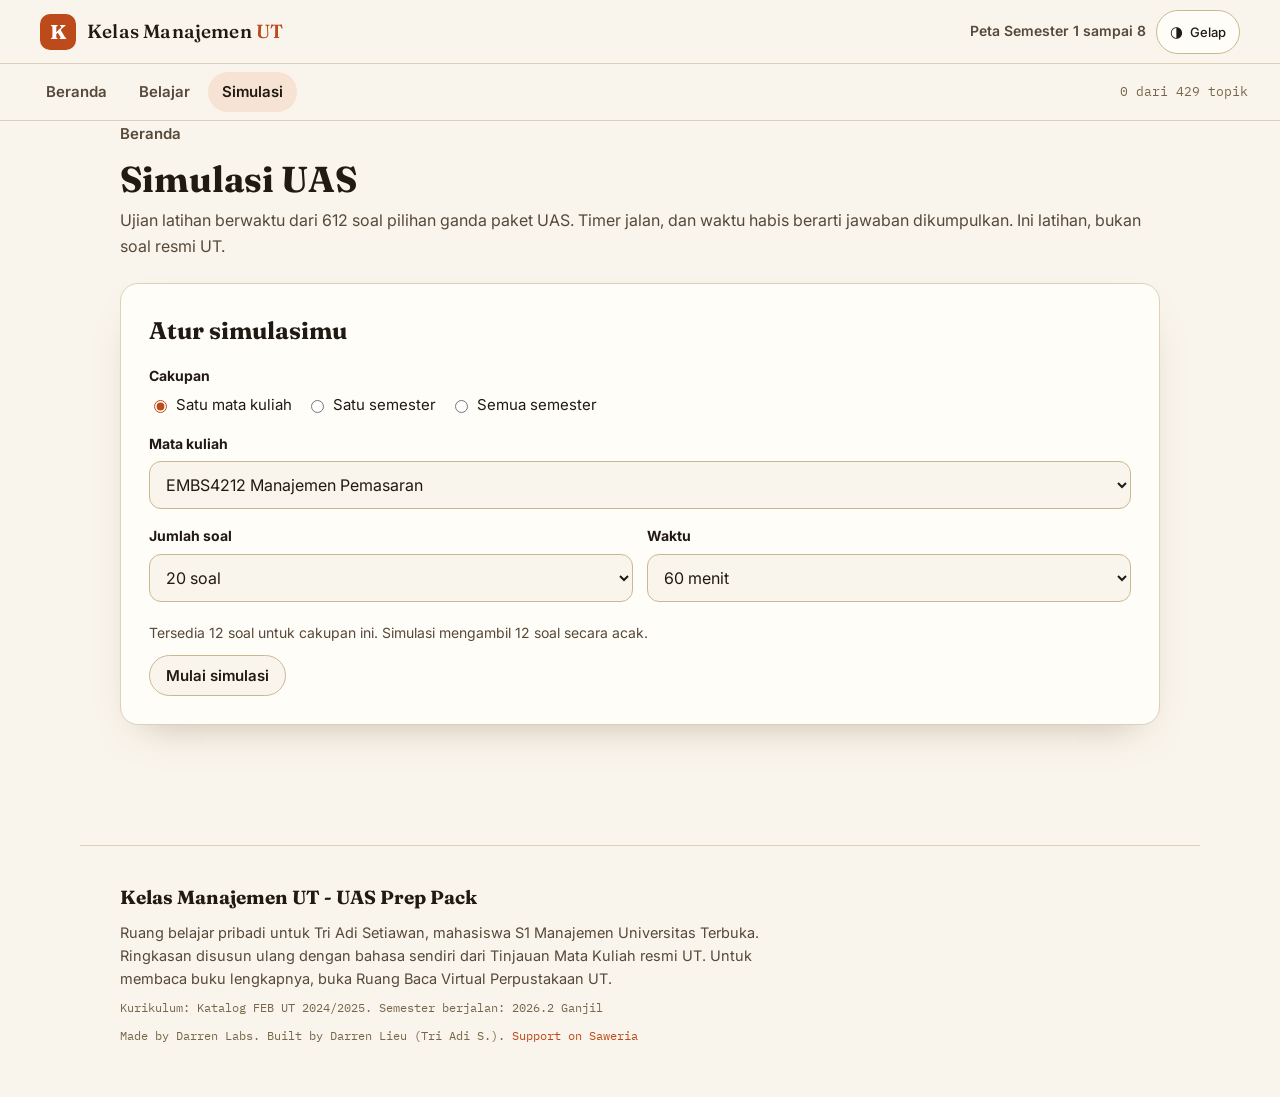
==== commit eaac4415: "UAS Prep Pack: one combined app, hero switches views, clearer design - uas.html is now a single app " ====
--- a/uas/sim.html
+++ b/uas/sim.html
@@ -1,124 +1,14 @@
 <!DOCTYPE html>
-<html lang="id" data-theme="light">
+<html lang="id">
 <head>
 <meta charset="UTF-8">
-<meta name="viewport" content="width=device-width, initial-scale=1.0, viewport-fit=cover">
-<meta name="theme-color" content="#faf5ec">
+<meta name="viewport" content="width=device-width, initial-scale=1.0">
 <title>Simulasi UAS - Kelas Manajemen UT</title>
-<meta name="description" content="Simulasi UAS berwaktu untuk S1 Manajemen Universitas Terbuka: pilih satu mata kuliah, satu semester, atau semua semester, jawab dengan timer, lalu lihat skor dan pembahasan tiap soal.">
-<link rel="preconnect" href="https://fonts.googleapis.com">
-<link rel="preconnect" href="https://fonts.gstatic.com" crossorigin>
-<link href="https://fonts.googleapis.com/css2?family=Fraunces:opsz,wght@9..144,400;9..144,560;9..144,700&family=Inter:wght@400;500;600;700&family=IBM+Plex+Mono:wght@400;500&display=swap" rel="stylesheet">
-<link rel="stylesheet" href="../styles.css?v=213">
-<link rel="stylesheet" href="uas.css">
+<meta http-equiv="refresh" content="0; url=uas.html#/sim">
+<link rel="canonical" href="uas.html#/sim">
 </head>
 <body>
-
-<header class="topbar">
-  <a class="brand" href="../" aria-label="Kelas Manajemen UT, kembali ke peta semester">
-    <span class="brand-mark" aria-hidden="true">K</span>
-    <span class="brand-name">Kelas Manajemen <em>UT</em></span>
-  </a>
-  <div class="topbar-actions">
-    <a class="uas-top-link" href="uas.html">UAS Prep Pack</a>
-    <button id="themeToggle" class="theme-toggle" type="button" aria-label="Ganti mode gelap atau terang">
-      <span class="theme-toggle-icon" aria-hidden="true">&#9681;</span>
-      <span class="theme-toggle-label">Gelap</span>
-    </button>
-  </div>
-</header>
-
-<main class="uas-wrap">
-  <section class="uas-hero">
-    <p class="hero-eyebrow">Universitas Terbuka &middot; S1 Manajemen &middot; Latihan berwaktu</p>
-    <h1 class="hero-title">Simulasi <span class="hero-title-accent">UAS</span></h1>
-    <p class="hero-tagline">Ujian latihan dari 612 soal pilihan ganda paket UAS. Pilih cakupannya, atur jumlah soal dan waktunya, lalu jawab seperti ujian sungguhan: timer jalan, dan waktu habis berarti jawaban dikumpulkan. Ini latihan, bukan soal resmi UT.</p>
-  </section>
-
-  <section class="sim-card" id="simSetup" aria-label="Atur simulasi">
-    <h2>Atur simulasimu</h2>
-    <div class="sim-field">
-      <span class="sim-label">Cakupan</span>
-      <div class="sim-scope" role="group" aria-label="Cakupan simulasi">
-        <label><input type="radio" name="scope" value="course" checked> Satu mata kuliah</label>
-        <label><input type="radio" name="scope" value="semester"> Satu semester</label>
-        <label><input type="radio" name="scope" value="all"> Semua semester</label>
-      </div>
-    </div>
-    <div class="sim-field" id="fieldCourse">
-      <label class="sim-label" for="simCourse">Mata kuliah</label>
-      <select id="simCourse" class="sim-select"></select>
-    </div>
-    <div class="sim-field" id="fieldSemester" hidden>
-      <label class="sim-label" for="simSemester">Semester</label>
-      <select id="simSemester" class="sim-select"></select>
-    </div>
-    <div class="sim-field-row">
-      <div class="sim-field">
-        <label class="sim-label" for="simCount">Jumlah soal</label>
-        <select id="simCount" class="sim-select">
-          <option value="10">10 soal</option>
-          <option value="20" selected>20 soal</option>
-          <option value="30">30 soal</option>
-        </select>
-      </div>
-      <div class="sim-field">
-        <label class="sim-label" for="simMinutes">Waktu</label>
-        <select id="simMinutes" class="sim-select">
-          <option value="30">30 menit</option>
-          <option value="60" selected>60 menit</option>
-          <option value="90">90 menit</option>
-        </select>
-      </div>
-    </div>
-    <p class="sim-note" id="simPoolNote"></p>
-    <p class="sim-note" id="simBestNote"></p>
-    <button type="button" class="uas-reveal sim-start" id="simStart">Mulai simulasi</button>
-  </section>
-
-  <section class="sim-card" id="simExam" hidden aria-label="Simulasi berjalan">
-    <div class="sim-exam-head">
-      <div>
-        <p class="sim-exam-scope" id="simExamScope"></p>
-        <p class="sim-exam-progress" id="simExamProgress"></p>
-      </div>
-      <p class="sim-timer" id="simTimer" role="timer" aria-live="off">60:00</p>
-    </div>
-    <div class="sim-palette" id="simPalette" aria-label="Daftar soal"></div>
-    <article class="uas-q sim-q">
-      <p class="uas-q-tag" id="simQTag"></p>
-      <p class="uas-q-text" id="simQText"></p>
-      <div class="uas-opts" id="simQOpts" role="group" aria-label="Pilihan jawaban"></div>
-    </article>
-    <div class="sim-nav">
-      <button type="button" class="uas-reveal" id="simPrev">&larr; Sebelumnya</button>
-      <button type="button" class="uas-reveal" id="simNext">Berikutnya &rarr;</button>
-      <button type="button" class="uas-reveal sim-submit" id="simSubmit">Selesaikan simulasi</button>
-    </div>
-  </section>
-
-  <section class="sim-card" id="simResult" hidden aria-label="Hasil simulasi">
-    <h2>Hasil simulasi</h2>
-    <p class="sim-scope-line" id="simResultScope"></p>
-    <p class="sim-score"><span id="simScoreValue"></span><span class="sim-score-total" id="simScoreTotal"></span></p>
-    <p class="sim-score-note" id="simScoreNote"></p>
-    <div class="sim-actions">
-      <button type="button" class="uas-reveal" id="simRetry">Ulangi dengan soal baru</button>
-      <a class="uas-link" href="uas.html">Kembali ke UAS Prep Pack</a>
-    </div>
-    <h3>Pembahasan tiap soal</h3>
-    <div id="simReview"></div>
-  </section>
-</main>
-
-<footer class="footer">
-  <p class="footer-title">Kelas Manajemen UT - Simulasi UAS</p>
-  <p>Ruang belajar pribadi untuk Tri Adi Setiawan, mahasiswa S1 Manajemen Universitas Terbuka. Soal simulasi ditulis baru dari Tinjauan Mata Kuliah resmi UT. Untuk membaca buku lengkapnya, buka Ruang Baca Virtual Perpustakaan UT.</p>
-  <p class="footer-meta">Kurikulum: Katalog FEB UT 2024/2025 &middot; Semester berjalan: 2026.2 Ganjil</p>
-  <p class="footer-credit">Made by Darren Labs &middot; Built by Darren Lieu (Tri Adi S.) &middot; <a href="https://saweria.co/darren111" target="_blank" rel="noopener">Support on Saweria</a></p>
-</footer>
-
-<script src="uas-mcq.js"></script>
-<script src="sim-app.js"></script>
+<p>Simulasi UAS sudah menyatu dengan UAS Prep Pack. <a href="uas.html#/sim">Buka Simulasi UAS</a>.</p>
+<script>location.replace("uas.html#/sim");</script>
 </body>
 </html>
